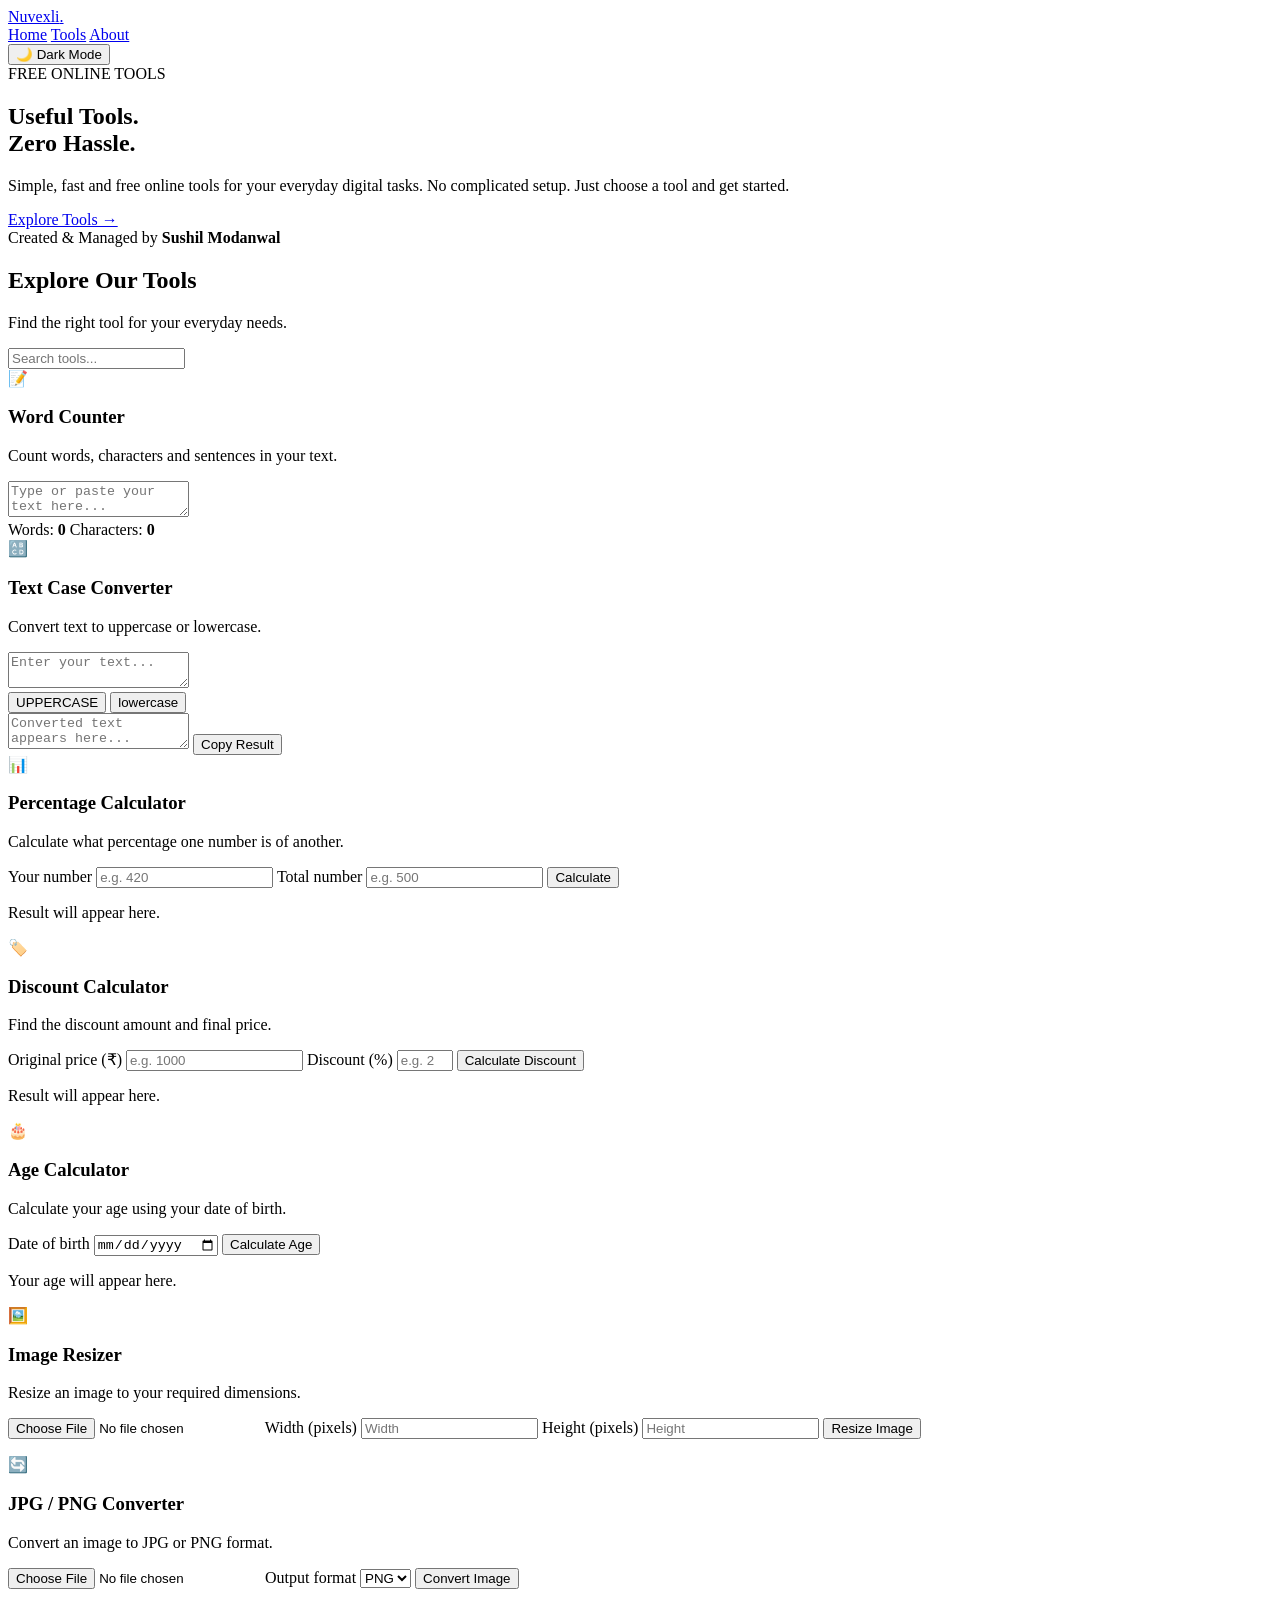
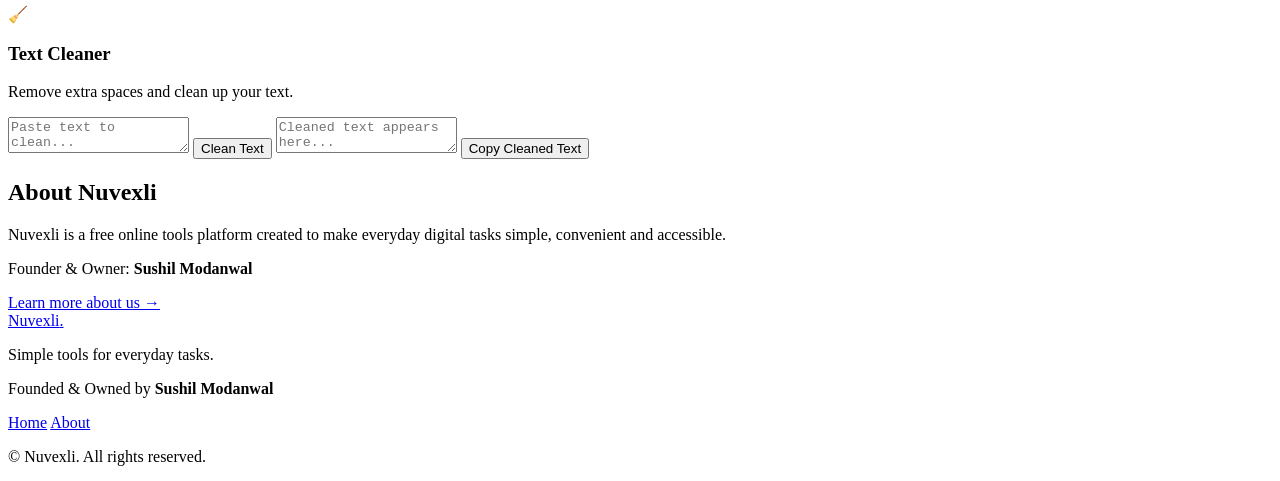
==== index.html @ 03057821 "Add files via upload" ====
<!DOCTYPE html>
<html lang="en">
<head>
    <meta charset="UTF-8">
    <meta name="viewport" content="width=device-width, initial-scale=1.0">

    <title>Nuvexli - Free Online Tools</title>

    <meta name="description"
          content="Nuvexli offers free online tools for calculations, text editing and image conversion. Simple, fast and easy to use.">

    <meta name="keywords"
          content="free online tools, word counter, percentage calculator, image resizer, Nuvexli">

    <meta name="author" content="Sushil Modanwal">

    <link rel="stylesheet" href="css/style.css">
</head>

<body>

    <!-- Header -->
    <header class="header">
        <a href="index.html" class="logo">Nuvexli<span>.</span></a>

        <nav class="navbar">
            <a href="index.html">Home</a>
            <a href="#tools">Tools</a>
            <a href="about.html">About</a>
        </nav>

        <button id="themeToggle" class="theme-btn" type="button">
            🌙 Dark Mode
        </button>
    </header>

    <!-- Hero Section -->
    <main>
        <section class="hero">
            <span class="badge">FREE ONLINE TOOLS</span>

            <h1>Useful Tools.<br><span>Zero Hassle.</span></h1>

            <p>
                Simple, fast and free online tools for your everyday digital tasks.
                No complicated setup. Just choose a tool and get started.
            </p>

            <a href="#tools" class="primary-btn">Explore Tools →</a>

            <div class="owner-badge">
                Created & Managed by <strong>Sushil Modanwal</strong>
            </div>
        </section>

        <!-- Tools Section -->
        <section class="tools-section" id="tools">

            <div class="section-heading">
                <h2>Explore Our Tools</h2>
                <p>Find the right tool for your everyday needs.</p>
            </div>

            <input
                type="search"
                id="toolSearch"
                class="search-box"
                placeholder="Search tools..."
                aria-label="Search online tools"
            >

            <div class="tools-grid">

                <!-- Word Counter -->
                <article class="tool-card" data-name="word counter text character">
                    <div class="tool-icon">📝</div>
                    <h3>Word Counter</h3>
                    <p>Count words, characters and sentences in your text.</p>

                    <textarea id="wordInput"
                              placeholder="Type or paste your text here..."
                              aria-label="Text to count"></textarea>

                    <div class="result-row">
                        <span>Words: <strong id="wordCount">0</strong></span>
                        <span>Characters: <strong id="charCount">0</strong></span>
                    </div>
                </article>

                <!-- Text Case Converter -->
                <article class="tool-card" data-name="text case converter uppercase lowercase">
                    <div class="tool-icon">🔠</div>
                    <h3>Text Case Converter</h3>
                    <p>Convert text to uppercase or lowercase.</p>

                    <textarea id="caseInput"
                              placeholder="Enter your text..."
                              aria-label="Text to convert"></textarea>

                    <div class="button-row">
                        <button class="small-btn" id="upperBtn" type="button">
                            UPPERCASE
                        </button>

                        <button class="small-btn" id="lowerBtn" type="button">
                            lowercase
                        </button>
                    </div>

                    <textarea id="caseOutput"
                              placeholder="Converted text appears here..."
                              aria-label="Converted text"
                              readonly></textarea>

                    <button class="small-btn" id="copyCaseBtn" type="button">
                        Copy Result
                    </button>
                </article>

                <!-- Percentage Calculator -->
                <article class="tool-card" data-name="percentage calculator maths">
                    <div class="tool-icon">📊</div>
                    <h3>Percentage Calculator</h3>
                    <p>Calculate what percentage one number is of another.</p>

                    <label for="percentPart">Your number</label>
                    <input id="percentPart" type="number" placeholder="e.g. 420">

                    <label for="percentTotal">Total number</label>
                    <input id="percentTotal" type="number" placeholder="e.g. 500">

                    <button class="primary-btn full-btn" id="percentBtn" type="button">
                        Calculate
                    </button>

                    <p class="result" id="percentResult" aria-live="polite">
                        Result will appear here.
                    </p>
                </article>

                <!-- Discount Calculator -->
                <article class="tool-card" data-name="discount calculator shopping price">
                    <div class="tool-icon">🏷️</div>
                    <h3>Discount Calculator</h3>
                    <p>Find the discount amount and final price.</p>

                    <label for="originalPrice">Original price (₹)</label>
                    <input id="originalPrice" type="number" min="0" placeholder="e.g. 1000">

                    <label for="discountPercent">Discount (%)</label>
                    <input id="discountPercent" type="number" min="0" max="100"
                           placeholder="e.g. 20">

                    <button class="primary-btn full-btn" id="discountBtn" type="button">
                        Calculate Discount
                    </button>

                    <p class="result" id="discountResult" aria-live="polite">
                        Result will appear here.
                    </p>
                </article>

                <!-- Age Calculator -->
                <article class="tool-card" data-name="age calculator date birthday">
                    <div class="tool-icon">🎂</div>
                    <h3>Age Calculator</h3>
                    <p>Calculate your age using your date of birth.</p>

                    <label for="birthDate">Date of birth</label>
                    <input id="birthDate" type="date">

                    <button class="primary-btn full-btn" id="ageBtn" type="button">
                        Calculate Age
                    </button>

                    <p class="result" id="ageResult" aria-live="polite">
                        Your age will appear here.
                    </p>
                </article>

                <!-- Image Resizer -->
                <article class="tool-card" data-name="image resizer resize photo">
                    <div class="tool-icon">🖼️</div>
                    <h3>Image Resizer</h3>
                    <p>Resize an image to your required dimensions.</p>

                    <input type="file" id="resizeFile" accept="image/*"
                           aria-label="Choose image to resize">

                    <label for="resizeWidth">Width (pixels)</label>
                    <input id="resizeWidth" type="number" min="1" placeholder="Width">

                    <label for="resizeHeight">Height (pixels)</label>
                    <input id="resizeHeight" type="number" min="1" placeholder="Height">

                    <button class="primary-btn full-btn" id="resizeBtn" type="button">
                        Resize Image
                    </button>

                    <canvas id="resizeCanvas" hidden></canvas>

                    <a id="resizeDownload" class="download-link" hidden>
                        Download Resized Image
                    </a>

                    <p class="result" id="resizeResult" aria-live="polite"></p>
                </article>

                <!-- Image Converter -->
                <article class="tool-card" data-name="image converter jpg png convert">
                    <div class="tool-icon">🔄</div>
                    <h3>JPG / PNG Converter</h3>
                    <p>Convert an image to JPG or PNG format.</p>

                    <input type="file" id="convertFile" accept="image/*"
                           aria-label="Choose image to convert">

                    <label for="convertFormat">Output format</label>
                    <select id="convertFormat">
                        <option value="image/png">PNG</option>
                        <option value="image/jpeg">JPG</option>
                    </select>

                    <button class="primary-btn full-btn" id="convertBtn" type="button">
                        Convert Image
                    </button>

                    <a id="convertDownload" class="download-link" hidden>
                        Download Converted Image
                    </a>

                    <p class="result" id="convertResult" aria-live="polite"></p>
                </article>

                <!-- Text Cleaner -->
                <article class="tool-card" data-name="text cleaner remove spaces text formatting">
                    <div class="tool-icon">🧹</div>
                    <h3>Text Cleaner</h3>
                    <p>Remove extra spaces and clean up your text.</p>

                    <textarea id="cleanInput"
                              placeholder="Paste text to clean..."
                              aria-label="Text to clean"></textarea>

                    <button class="primary-btn full-btn" id="cleanBtn" type="button">
                        Clean Text
                    </button>

                    <textarea id="cleanOutput"
                              placeholder="Cleaned text appears here..."
                              aria-label="Cleaned text"
                              readonly></textarea>

                    <button class="small-btn" id="copyCleanBtn" type="button">
                        Copy Cleaned Text
                    </button>
                </article>

            </div>

            <p id="noToolsMessage" class="no-results" hidden>
                No tools found. Try another search.
            </p>
        </section>

        <!-- About Preview -->
        <section class="about-preview">
            <h2>About Nuvexli</h2>

            <p>
                Nuvexli is a free online tools platform created to make everyday
                digital tasks simple, convenient and accessible.
            </p>

            <p class="founder-line">
                Founder & Owner: <strong>Sushil Modanwal</strong>
            </p>

            <a href="about.html" class="text-link">Learn more about us →</a>
        </section>
    </main>

    <!-- Footer -->
    <footer class="footer">
        <a href="index.html" class="logo">Nuvexli<span>.</span></a>

        <p>Simple tools for everyday tasks.</p>

        <p class="footer-owner">
            Founded & Owned by <strong>Sushil Modanwal</strong>
        </p>

        <div class="footer-links">
            <a href="index.html">Home</a>
            <a href="about.html">About</a>
        </div>

        <p class="copyright">
            © <span id="year"></span> Nuvexli. All rights reserved.
        </p>
    </footer>

    <script src="js/script.js"></script>
</body>
</html>
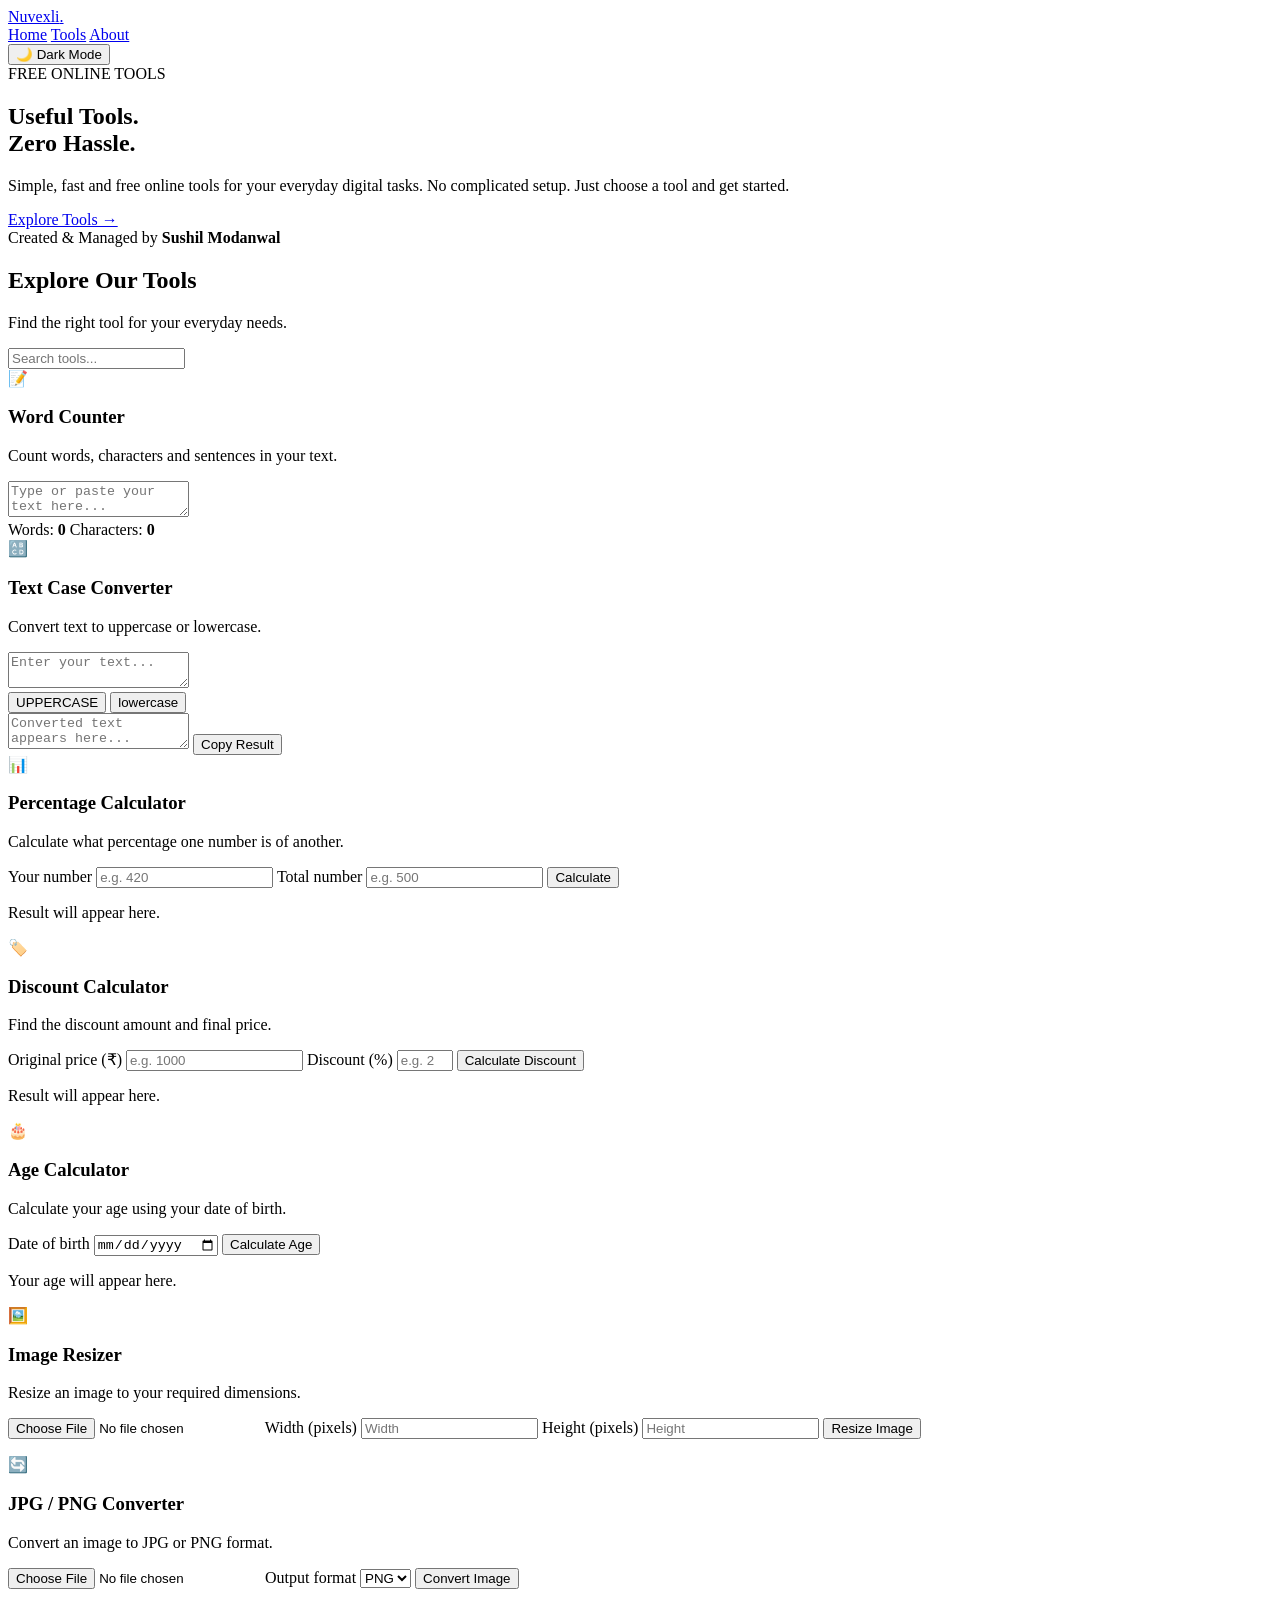
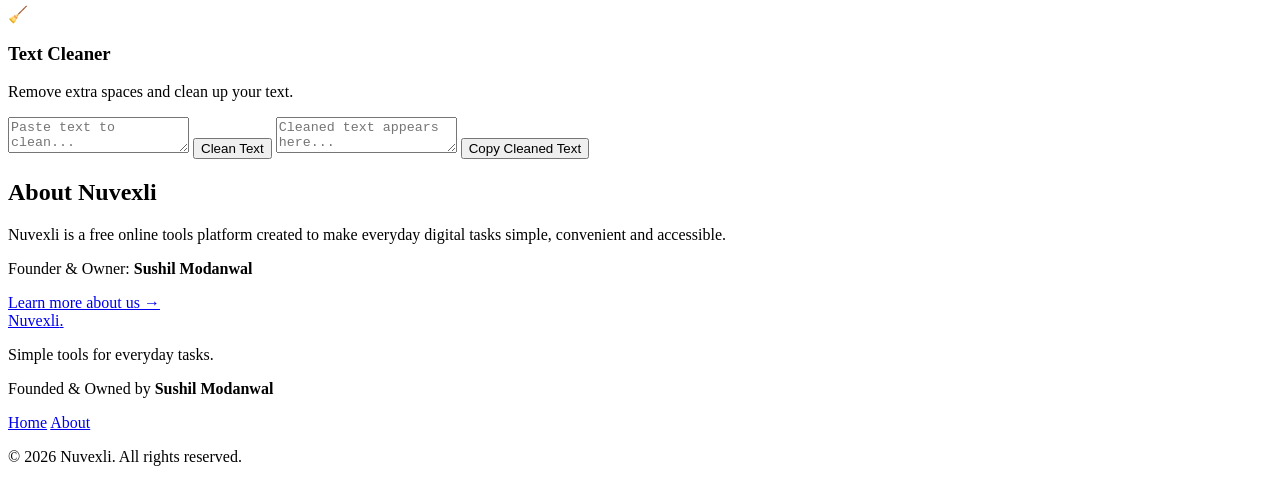
==== commit d9888639: "Add files via upload" ====
--- a/index.html
+++ b/index.html
@@ -300,6 +300,6 @@
         </p>
     </footer>
 
-    <script src="js/script.js"></script>
+    <script src="script.js"></script>
 </body>
 </html>
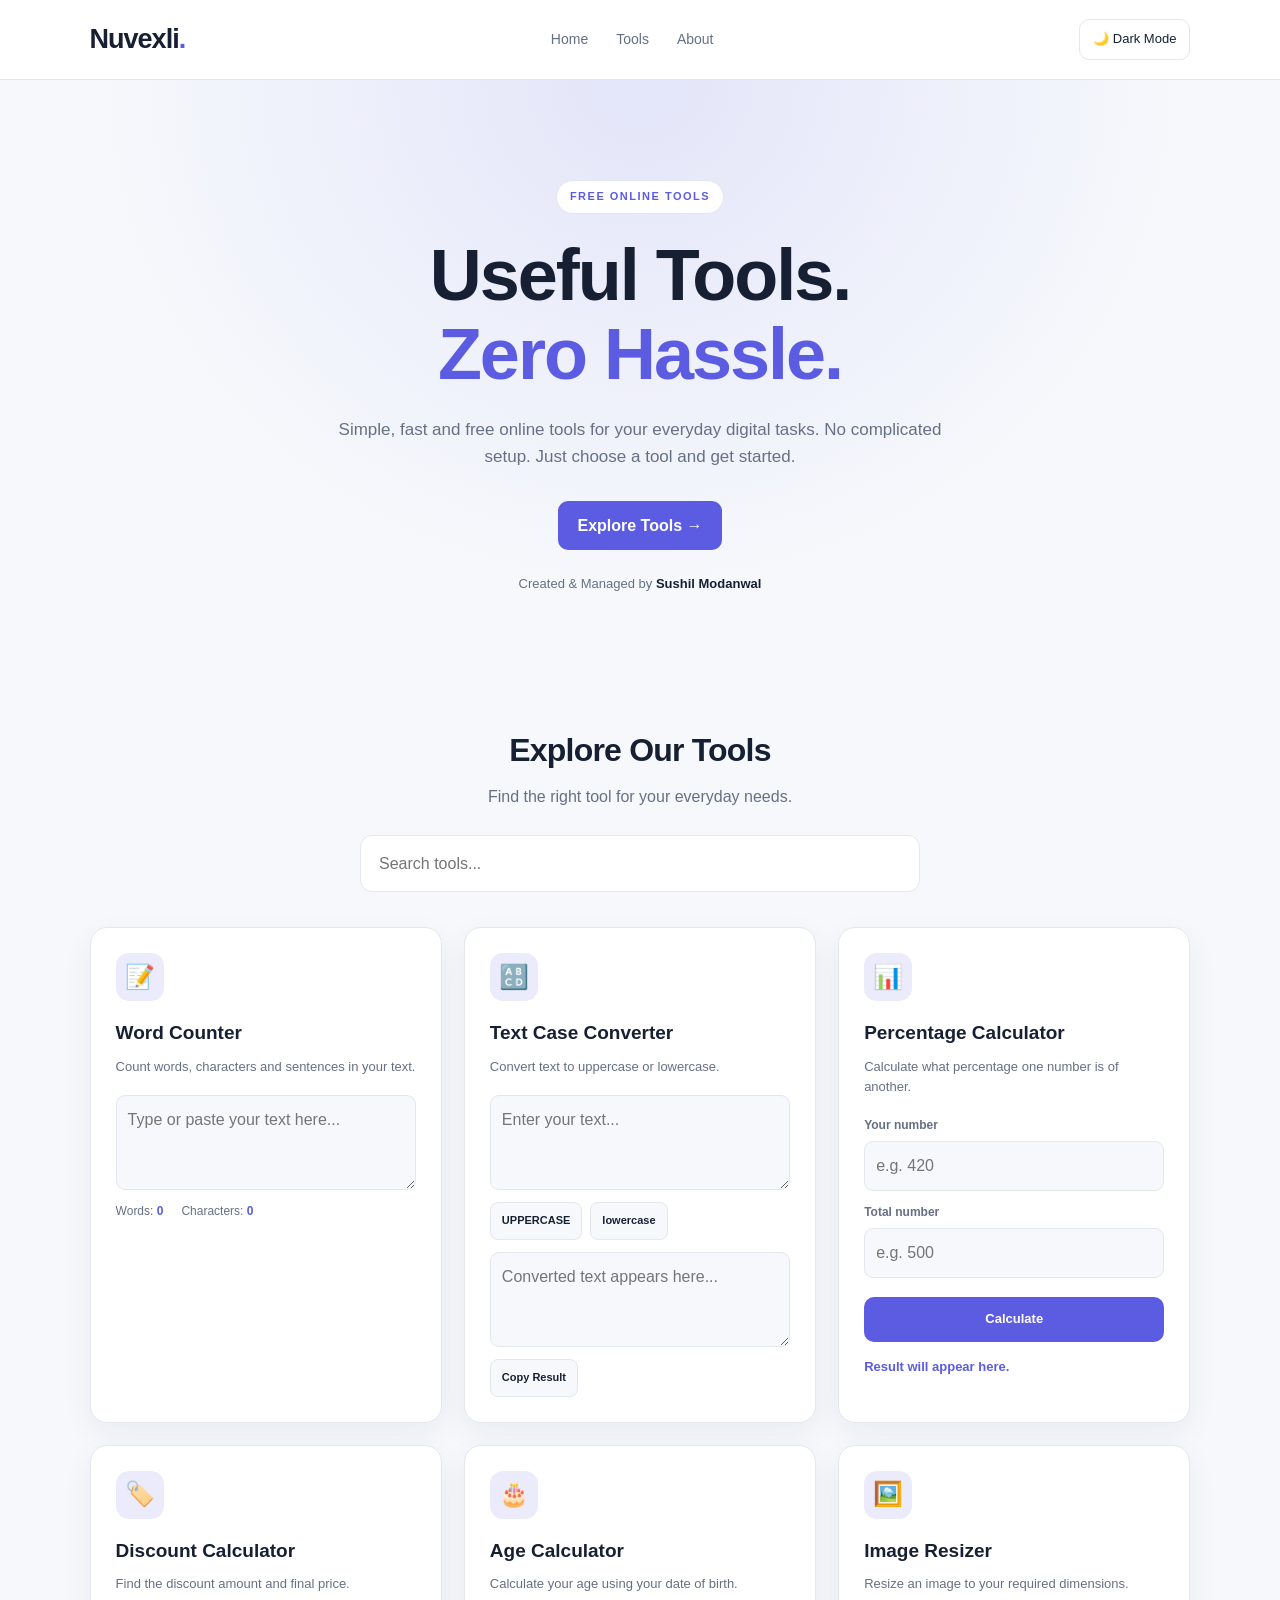
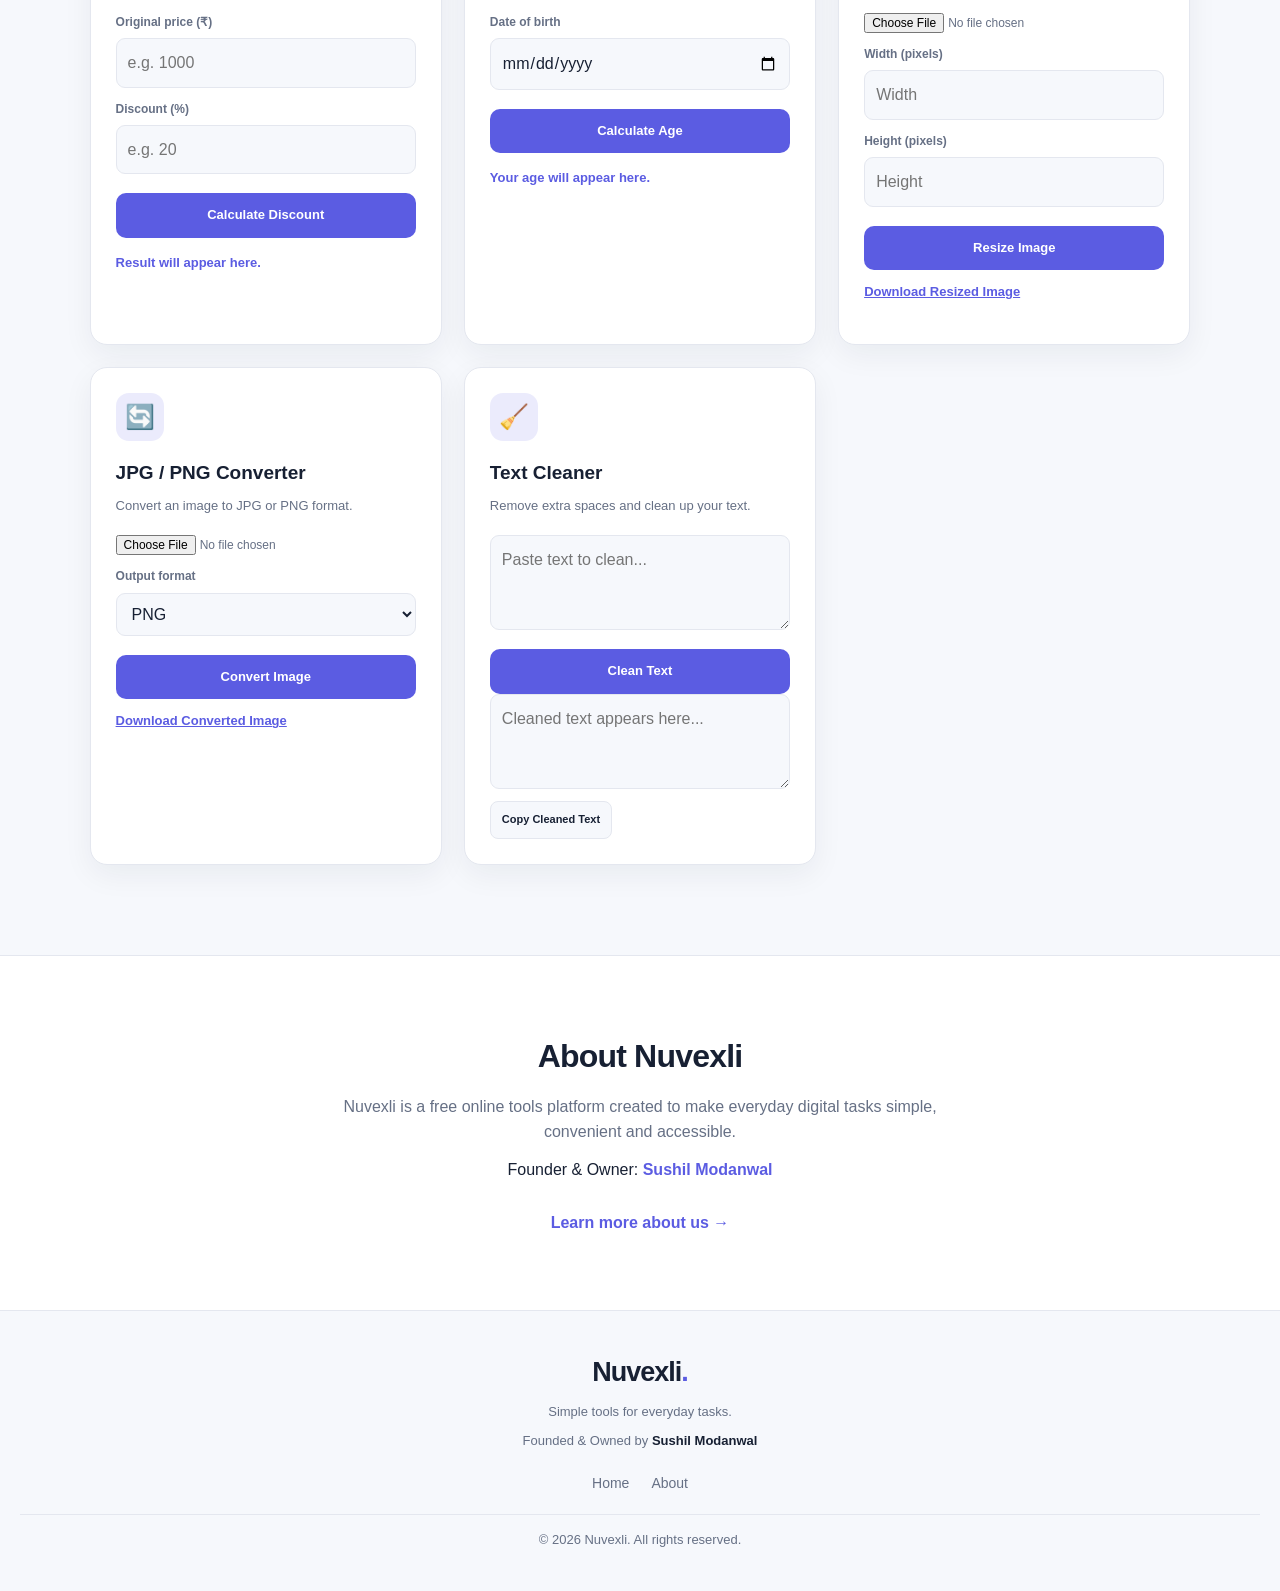
==== commit 255a40c0: "Update index.html" ====
--- a/index.html
+++ b/index.html
@@ -14,7 +14,7 @@
 
     <meta name="author" content="Sushil Modanwal">
 
-    <link rel="stylesheet" href="css/style.css">
+    <link rel="stylesheet" href="style.css">
 </head>
 
 <body>
@@ -302,4 +302,4 @@
 
     <script src="script.js"></script>
 </body>
-</html>+</html>
--- a/style.css
+++ b/style.css
@@ -0,0 +1,526 @@
+/* =========================
+   NUVEXLI - MAIN STYLESHEET
+   Owner: Sushil Modanwal
+========================= */
+
+:root {
+    --background: #f6f8fc;
+    --surface: #ffffff;
+    --text: #172033;
+    --muted: #667085;
+    --primary: #5b5ce2;
+    --primary-hover: #4546c8;
+    --border: #e4e7ef;
+    --shadow: 0 10px 30px rgba(24, 32, 55, 0.06);
+}
+
+* {
+    box-sizing: border-box;
+    margin: 0;
+    padding: 0;
+}
+
+html {
+    scroll-behavior: smooth;
+    scroll-padding-top: 90px;
+}
+
+body {
+    font-family: Arial, Helvetica, sans-serif;
+    background: var(--background);
+    color: var(--text);
+    line-height: 1.6;
+    transition: background 0.25s, color 0.25s;
+}
+
+a {
+    color: inherit;
+    text-decoration: none;
+}
+
+button,
+input,
+textarea,
+select {
+    font: inherit;
+}
+
+button {
+    cursor: pointer;
+}
+
+button:focus-visible,
+a:focus-visible,
+input:focus-visible,
+textarea:focus-visible,
+select:focus-visible {
+    outline: 3px solid rgba(91, 92, 226, 0.35);
+    outline-offset: 2px;
+}
+
+/* Dark mode */
+
+body.dark-mode {
+    --background: #10121a;
+    --surface: #191d29;
+    --text: #f1f3f9;
+    --muted: #a5adbf;
+    --primary: #898aff;
+    --primary-hover: #a1a2ff;
+    --border: #2c3242;
+    --shadow: 0 10px 30px rgba(0, 0, 0, 0.18);
+}
+
+/* Header */
+
+.header {
+    position: sticky;
+    top: 0;
+    z-index: 100;
+    display: flex;
+    align-items: center;
+    justify-content: space-between;
+    gap: 20px;
+    padding: 18px 7%;
+    background: var(--surface);
+    border-bottom: 1px solid var(--border);
+}
+
+.logo {
+    font-size: 27px;
+    font-weight: 800;
+    letter-spacing: -1px;
+}
+
+.logo span {
+    color: var(--primary);
+}
+
+.navbar {
+    display: flex;
+    align-items: center;
+    gap: 28px;
+}
+
+.navbar a,
+.footer-links a {
+    color: var(--muted);
+    font-size: 14px;
+    transition: color 0.2s;
+}
+
+.navbar a:hover,
+.footer-links a:hover {
+    color: var(--primary);
+}
+
+.theme-btn {
+    border: 1px solid var(--border);
+    border-radius: 10px;
+    padding: 9px 13px;
+    background: var(--surface);
+    color: var(--text);
+    font-size: 13px;
+}
+
+/* Hero */
+
+.hero {
+    text-align: center;
+    padding: 100px 20px 85px;
+    background:
+        radial-gradient(ellipse at top, rgba(91, 92, 226, 0.12), transparent 60%);
+}
+
+.badge {
+    display: inline-block;
+    margin-bottom: 22px;
+    padding: 7px 13px;
+    border: 1px solid var(--border);
+    border-radius: 50px;
+    color: var(--primary);
+    background: var(--surface);
+    font-size: 11px;
+    font-weight: 800;
+    letter-spacing: 1.5px;
+}
+
+.hero h1 {
+    font-size: clamp(40px, 7vw, 72px);
+    line-height: 1.1;
+    letter-spacing: -2px;
+    margin-bottom: 22px;
+}
+
+.hero h1 span {
+    color: var(--primary);
+}
+
+.hero > p {
+    max-width: 610px;
+    margin: 0 auto 30px;
+    color: var(--muted);
+    font-size: 17px;
+}
+
+.primary-btn {
+    display: inline-block;
+    border: none;
+    border-radius: 10px;
+    padding: 12px 19px;
+    background: var(--primary);
+    color: #ffffff;
+    font-weight: 700;
+    transition: transform 0.2s, background 0.2s;
+}
+
+.primary-btn:hover {
+    background: var(--primary-hover);
+    transform: translateY(-2px);
+}
+
+.owner-badge {
+    margin-top: 24px;
+    color: var(--muted);
+    font-size: 13px;
+}
+
+.owner-badge strong {
+    color: var(--text);
+}
+
+/* Tools */
+
+.tools-section {
+    padding: 45px 7% 90px;
+}
+
+.section-heading {
+    margin-bottom: 25px;
+    text-align: center;
+}
+
+.section-heading h2,
+.about-preview h2 {
+    margin-bottom: 8px;
+    font-size: 32px;
+    letter-spacing: -0.8px;
+}
+
+.section-heading p,
+.about-preview > p {
+    color: var(--muted);
+}
+
+.search-box {
+    display: block;
+    width: 100%;
+    max-width: 560px;
+    margin: 0 auto 35px;
+    padding: 15px 18px;
+    border: 1px solid var(--border);
+    border-radius: 12px;
+    background: var(--surface);
+    color: var(--text);
+}
+
+.tools-grid {
+    display: grid;
+    grid-template-columns: repeat(3, minmax(0, 1fr));
+    gap: 22px;
+}
+
+.tool-card {
+    min-width: 0;
+    padding: 25px;
+    border: 1px solid var(--border);
+    border-radius: 17px;
+    background: var(--surface);
+    box-shadow: var(--shadow);
+    transition: transform 0.2s, border-color 0.2s;
+}
+
+.tool-card:hover {
+    transform: translateY(-4px);
+    border-color: var(--primary);
+}
+
+.tool-icon {
+    display: grid;
+    place-items: center;
+    width: 48px;
+    height: 48px;
+    margin-bottom: 17px;
+    border-radius: 13px;
+    background: rgba(91, 92, 226, 0.12);
+    font-size: 24px;
+}
+
+.tool-card h3 {
+    margin-bottom: 8px;
+    font-size: 19px;
+}
+
+.tool-card > p {
+    margin-bottom: 18px;
+    color: var(--muted);
+    font-size: 13px;
+}
+
+.tool-card label {
+    display: block;
+    margin: 12px 0 6px;
+    color: var(--muted);
+    font-size: 12px;
+    font-weight: 700;
+}
+
+.tool-card input:not([type="file"]),
+.tool-card textarea,
+.tool-card select {
+    display: block;
+    width: 100%;
+    margin-bottom: 12px;
+    padding: 11px;
+    border: 1px solid var(--border);
+    border-radius: 9px;
+    background: var(--background);
+    color: var(--text);
+}
+
+.tool-card input[type="file"] {
+    display: block;
+    max-width: 100%;
+    margin: 12px 0;
+    color: var(--muted);
+    font-size: 12px;
+}
+
+.tool-card textarea {
+    min-height: 95px;
+    resize: vertical;
+}
+
+.full-btn {
+    width: 100%;
+    margin-top: 7px;
+    font-size: 13px;
+}
+
+.small-btn {
+    border: 1px solid var(--border);
+    border-radius: 8px;
+    padding: 9px 11px;
+    background: var(--background);
+    color: var(--text);
+    font-size: 11px;
+    font-weight: 700;
+}
+
+.small-btn:hover {
+    border-color: var(--primary);
+}
+
+.button-row {
+    display: flex;
+    flex-wrap: wrap;
+    gap: 8px;
+    margin-bottom: 12px;
+}
+
+.result-row {
+    display: flex;
+    flex-wrap: wrap;
+    gap: 18px;
+    color: var(--muted);
+    font-size: 12px;
+}
+
+.result-row strong {
+    color: var(--primary);
+}
+
+.tool-card .result {
+    margin: 15px 0 0;
+    overflow-wrap: anywhere;
+    color: var(--primary);
+    font-size: 13px;
+    font-weight: 700;
+}
+
+.download-link {
+    display: inline-block;
+    margin-top: 12px;
+    color: var(--primary);
+    font-size: 13px;
+    font-weight: 700;
+    text-decoration: underline;
+}
+
+.no-results {
+    margin-top: 30px;
+    text-align: center;
+    color: var(--muted);
+}
+
+/* About preview */
+
+.about-preview {
+    padding: 75px 20px;
+    text-align: center;
+    background: var(--surface);
+    border-top: 1px solid var(--border);
+}
+
+.about-preview > p {
+    max-width: 650px;
+    margin: 12px auto;
+}
+
+.founder-line {
+    color: var(--text) !important;
+}
+
+.founder-line strong {
+    color: var(--primary);
+}
+
+.text-link {
+    display: inline-block;
+    margin-top: 15px;
+    color: var(--primary);
+    font-weight: 700;
+}
+
+/* Footer */
+
+.footer {
+    padding: 40px 20px;
+    border-top: 1px solid var(--border);
+    text-align: center;
+}
+
+.footer > p {
+    margin-top: 8px;
+    color: var(--muted);
+    font-size: 13px;
+}
+
+.footer-owner strong {
+    color: var(--text);
+}
+
+.footer-links {
+    display: flex;
+    justify-content: center;
+    gap: 22px;
+    margin: 20px 0;
+}
+
+.copyright {
+    padding-top: 15px;
+    border-top: 1px solid var(--border);
+}
+
+/* About page */
+
+.about-page {
+    max-width: 850px;
+    min-height: 65vh;
+    margin: 0 auto;
+    padding: 80px 24px;
+}
+
+.about-page h1 {
+    margin-bottom: 20px;
+    font-size: clamp(35px, 5vw, 52px);
+}
+
+.about-page h2 {
+    margin: 30px 0 10px;
+}
+
+.about-page p {
+    margin-bottom: 15px;
+    color: var(--muted);
+}
+
+.founder-card {
+    margin-top: 30px;
+    padding: 25px;
+    border: 1px solid var(--border);
+    border-radius: 15px;
+    background: var(--surface);
+}
+
+.founder-card h2 {
+    margin-top: 0;
+}
+
+.founder-card strong {
+    color: var(--primary);
+}
+
+/* Responsive */
+
+@media (max-width: 1000px) {
+    .tools-grid {
+        grid-template-columns: repeat(2, minmax(0, 1fr));
+    }
+
+    .header {
+        padding: 16px 4%;
+    }
+
+    .tools-section {
+        padding-right: 4%;
+        padding-left: 4%;
+    }
+}
+
+@media (max-width: 650px) {
+    .header {
+        flex-wrap: wrap;
+        justify-content: space-between;
+    }
+
+    .logo {
+        font-size: 24px;
+    }
+
+    .navbar {
+        order: 3;
+        width: 100%;
+        justify-content: center;
+        gap: 24px;
+    }
+
+    .theme-btn {
+        padding: 8px 10px;
+    }
+
+    .hero {
+        padding: 70px 20px;
+    }
+
+    .hero h1 {
+        letter-spacing: -1px;
+    }
+
+    .hero > p {
+        font-size: 15px;
+    }
+
+    .tools-grid {
+        grid-template-columns: 1fr;
+    }
+
+    .tool-card {
+        padding: 22px;
+    }
+
+    .section-heading h2,
+    .about-preview h2 {
+        font-size: 27px;
+    }
+}
